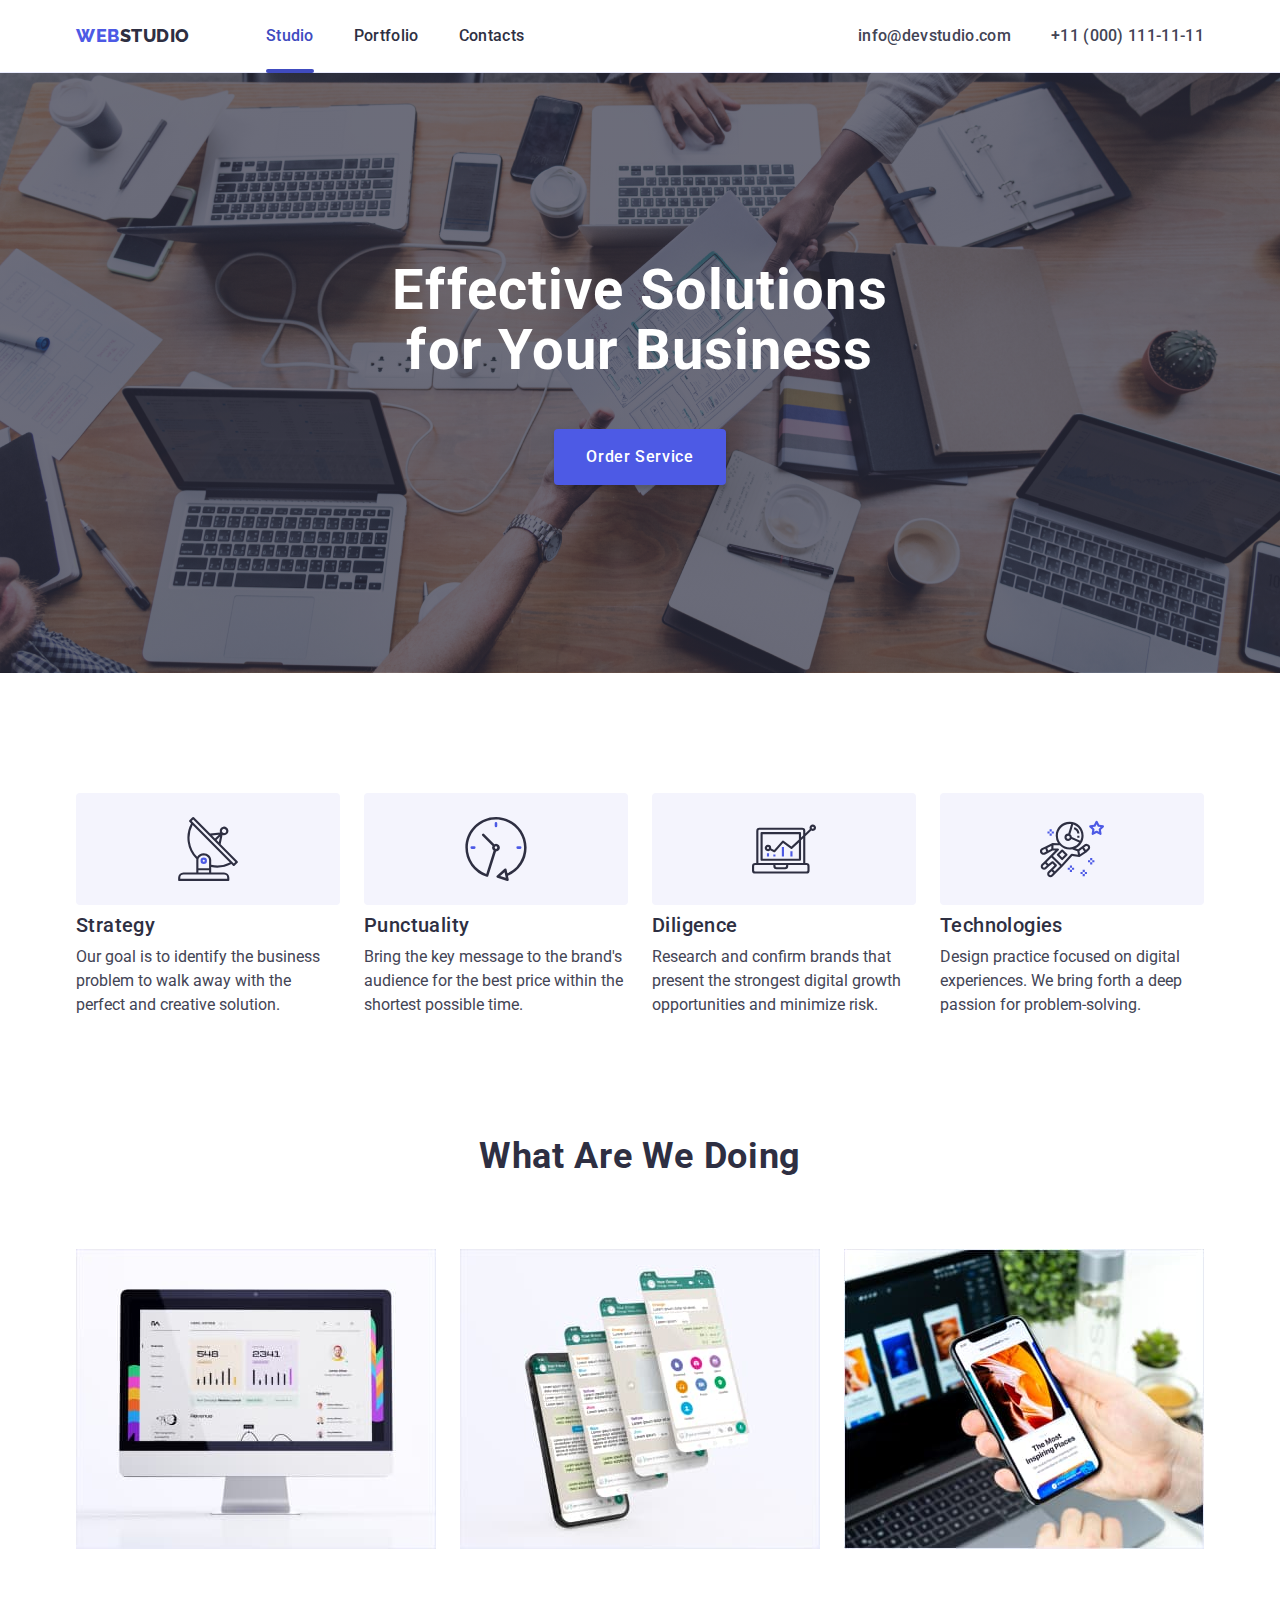
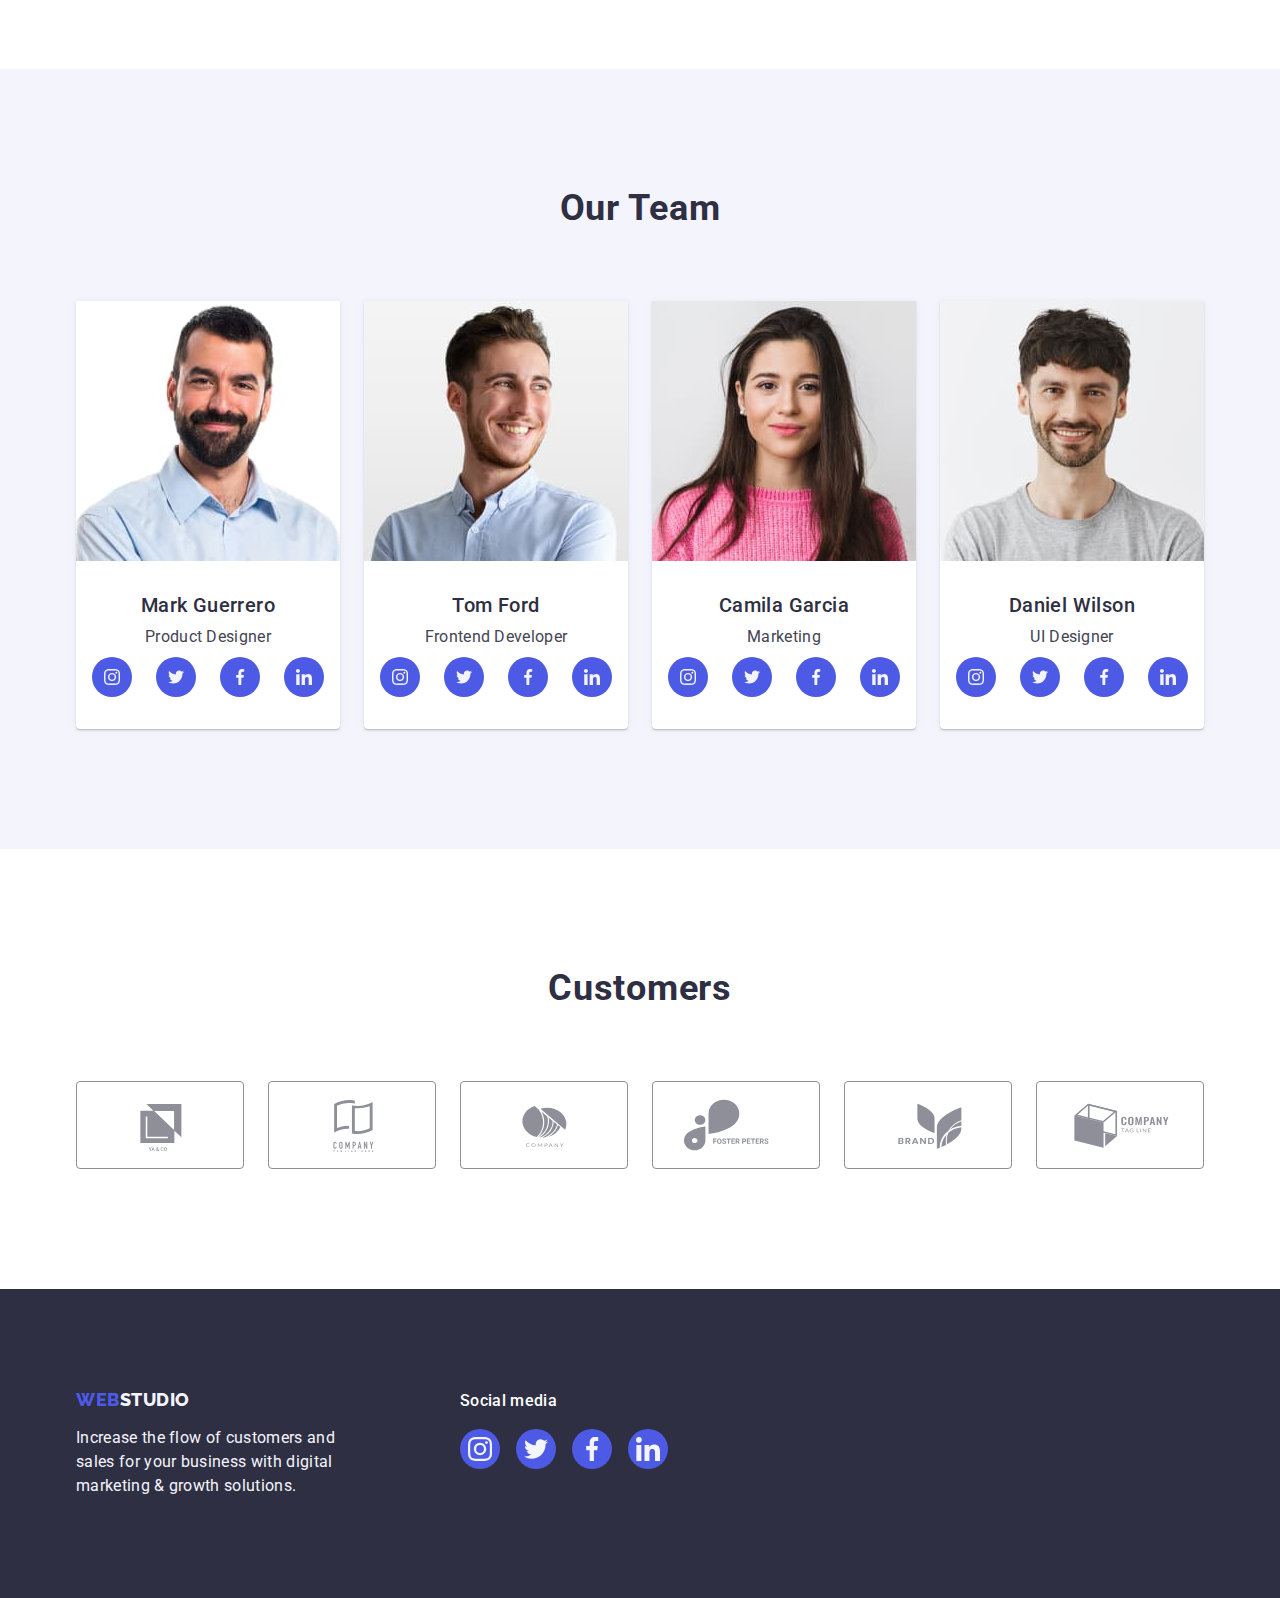
==== index.html @ 19cacc88 "Initial commit" ====
<!DOCTYPE html>
<html lang="en">
  <head>
    <meta charset="UTF-8" />
    <meta http-equiv="X-UA-Compatible" content="IE=edge" />
    <meta name="viewport" content="width=device-width, initial-scale=1.0" />
    <title>WebStudio</title>
    <link rel="preconnect" href="https://fonts.googleapis.com" />
    <link rel="preconnect" href="https://fonts.gstatic.com" crossorigin />
    <link
      href="https://fonts.googleapis.com/css2?family=Raleway:wght@800&family=Roboto:wght@400;500;700;900&display=swap"
      rel="stylesheet"
    />
    <link
      rel="stylesheet"
      href="https://cdnjs.cloudflare.com/ajax/libs/modern-normalize/2.0.0/modern-normalize.min.css"
    />
    <link rel="stylesheet" href="./css/styles.css" />
  </head>
  <body>
    <header class="header background">
      <div class="header-container container">
        <nav class="header-navigation">
          <a
            class="logo link"
            href="./index.html"
            target="_blank"
            rel="noopener noreferrer"
          >
            Web<span class="header-logo-accent">Studio</span>
          </a>
          <ul class="header-list list">
            <li class="header-item">
              <a
                class="header-link current link"
                href="./index.html"
                rel="noopener noreferrer"
              >
                Studio
              </a>
            </li>
            <li class="header-item">
              <a
                class="header-link link"
                href="./portfolio.html"
                rel="noopener noreferrer"
              >
                Portfolio
              </a>
            </li>
            <li class="header-item">
              <a class="header-link link" href="" rel="noopener noreferrer"
                >Contacts</a
              >
            </li>
          </ul>
        </nav>
        <address class="header-contact">
          <ul class="header-list list">
            <li class="header-item">
              <a
                class="header-link link contact"
                href="mailto:info@devstudio.com"
                target="_blank"
                rel="noopener noreferrer"
                >info@devstudio.com
              </a>
            </li>
            <li class="header-item">
              <a
                class="header-link link contact"
                href="tel:+110001111111"
                target="_blank"
                rel="noopener noreferrer"
                >+11 (000) 111-11-11
              </a>
            </li>
          </ul>
        </address>
      </div>
    </header>
    <main class="main">
      <section class="first-container second-background">
        <div class="container">
          <h1 class="first-container-title">
            Effective Solutions for Your Business
          </h1>
          <button class="first-container-btn btn" type="button" data-modal-open>
            Order Service
          </button>
        </div>
      </section>
      <section class="second-container background">
        <div class="container">
          <h2 class="title visually-hidden">Features</h2>
          <ul class="second-container-list list">
            <li class="second-container-item">
              <div class="bg-icon">
                <svg class="second-container-icon" width="64" height="64">
                  <use href="./images/icons.svg#icon-antenna"></use>
                </svg>
              </div>
              <h3 class="item-title">Strategy</h3>
              <p class="text">
                Our goal is to identify the business problem to walk away with
                the perfect and creative solution.
              </p>
            </li>
            <li class="second-container-item">
              <div class="bg-icon">
                <svg class="second-container-icon" width="64" height="64">
                  <use href="./images/icons.svg#icon-clock"></use>
                </svg>
              </div>
              <h3 class="item-title">Punctuality</h3>
              <p class="text">
                Bring the key message to the brand's audience for the best price
                within the shortest possible time.
              </p>
            </li>
            <li class="second-container-item">
              <div class="bg-icon">
                <svg class="second-container-icon" width="64" height="64">
                  <use href="./images/icons.svg#icon-diagram"></use>
                </svg>
              </div>
              <h3 class="item-title">Diligence</h3>
              <p class="text">
                Research and confirm brands that present the strongest digital
                growth opportunities and minimize risk.
              </p>
            </li>
            <li class="second-container-item">
              <div class="bg-icon">
                <svg class="second-container-icon" width="64" height="64">
                  <use href="./images/icons.svg#icon-astronaut"></use>
                </svg>
              </div>
              <h3 class="item-title">Technologies</h3>
              <p class="text">
                Design practice focused on digital experiences. We bring forth a
                deep passion for problem-solving.
              </p>
            </li>
          </ul>
        </div>
      </section>
      <section class="third-container background">
        <div class="container">
          <h2 class="title">What are we doing</h2>
          <ul class="third-container-list list">
            <li class="third-container-item">
              <img
                src="./images/about/img-1.jpg"
                class="third-container-img"
                alt="Desktop"
                width="360"
                height="300"
              />
            </li>
            <li class="third-container-item">
              <img
                src="./images/about/img-2.jpg"
                class="third-container-img"
                alt="Mobile"
                width="360"
                height="300"
              />
            </li>
            <li class="third-container-item">
              <img
                src="./images/about/img-3.jpg"
                class="third-container-img"
                alt="Laptop and mobile"
                width="360"
                height="300"
              />
            </li>
          </ul>
        </div>
      </section>
      <section class="fourth-container">
        <div class="container">
          <h2 class="title">Our Team</h2>
          <ul class="fourth-container-list list">
            <li class="fourth-container-item">
              <img
                src="./images/team/img-1.jpg"
                class="fourth-container-img"
                alt="Mark Guerrero works as a Product Designer"
                width="264"
              />
              <div class="description">
                <h3 class="item-title name">Mark Guerrero</h3>
                <p class="specialty text">Product Designer</p>
                <ul class="social-icons-list list">
                  <li class="social-icons-item">
                    <a
                      class="socials-link"
                      href="https://instagram.com"
                      target="_blank"
                      rel="noopener noreferrer"
                      aria-label="Instagram icon"
                    >
                      <svg class="social-icon" width="16" height="16">
                        <use href="./images/icons.svg#icon-instagram"></use>
                      </svg>
                    </a>
                  </li>
                  <li class="social-icons-item">
                    <a
                      class="socials-link"
                      href="https://twitter.com"
                      target="_blank"
                      rel="noopener noreferrer"
                      aria-label="Twitter icon"
                    >
                      <svg class="social-icon" width="16" height="16">
                        <use href="./images/icons.svg#icon-twitter"></use>
                      </svg>
                    </a>
                  </li>
                  <li class="social-icons-item">
                    <a
                      class="socials-link"
                      href="https://facebook.com"
                      target="_blank"
                      rel="noopener noreferrer"
                      aria-label="Facebook icon"
                    >
                      <svg class="social-icon" width="16" height="16">
                        <use href="./images/icons.svg#icon-facebook"></use>
                      </svg>
                    </a>
                  </li>
                  <li class="social-icons-item">
                    <a
                      class="socials-link"
                      href="https://www.linkedin.com/"
                      target="_blank"
                      rel="noopener noreferrer"
                      aria-label="Linkedin icon"
                    >
                      <svg class="social-icon" width="16" height="16">
                        <use href="./images/icons.svg#icon-linkedin"></use>
                      </svg>
                    </a>
                  </li>
                </ul>
              </div>
            </li>
            <li class="fourth-container-item">
              <img
                src="./images/team/img-2.jpg"
                class="fourth-container-img"
                alt="Tom Ford works as a Frontend Developer"
                width="264"
              />
              <div class="description">
                <h3 class="item-title name">Tom Ford</h3>
                <p class="specialty text">Frontend Developer</p>
                <ul class="social-icons-list list">
                  <li class="social-icons-item">
                    <a
                      class="socials-link"
                      href="https://instagram.com"
                      target="_blank"
                      rel="noopener noreferrer"
                      aria-label="Instagram icon"
                    >
                      <svg class="social-icon" width="16" height="16">
                        <use href="./images/icons.svg#icon-instagram"></use>
                      </svg>
                    </a>
                  </li>
                  <li class="social-icons-item">
                    <a
                      class="socials-link"
                      href="https://twitter.com"
                      target="_blank"
                      rel="noopener noreferrer"
                      aria-label="Twitter icon"
                    >
                      <svg class="social-icon" width="16" height="16">
                        <use href="./images/icons.svg#icon-twitter"></use>
                      </svg>
                    </a>
                  </li>
                  <li class="social-icons-item">
                    <a
                      class="socials-link"
                      href="https://facebook.com"
                      target="_blank"
                      rel="noopener noreferrer"
                      aria-label="Facebook icon"
                    >
                      <svg class="social-icon" width="16" height="16">
                        <use href="./images/icons.svg#icon-facebook"></use>
                      </svg>
                    </a>
                  </li>
                  <li class="social-icons-item">
                    <a
                      class="socials-link"
                      href="https://www.linkedin.com/"
                      target="_blank"
                      rel="noopener noreferrer"
                      aria-label="Linkedin icon"
                    >
                      <svg class="social-icon" width="16" height="16">
                        <use href="./images/icons.svg#icon-linkedin"></use>
                      </svg>
                    </a>
                  </li>
                </ul>
              </div>
            </li>
            <li class="fourth-container-item">
              <img
                src="./images/team/img-3.jpg"
                class="fourth-container-img"
                alt="Camila Garcia works as a Marketer"
                width="264"
              />
              <div class="description">
                <h3 class="item-title name">Camila Garcia</h3>
                <p class="specialty text">Marketing</p>
                <ul class="social-icons-list list">
                  <li class="social-icons-item">
                    <a
                      class="socials-link"
                      href="https://instagram.com"
                      target="_blank"
                      rel="noopener noreferrer"
                      aria-label="Instagram icon"
                    >
                      <svg class="social-icon" width="16" height="16">
                        <use href="./images/icons.svg#icon-instagram"></use>
                      </svg>
                    </a>
                  </li>
                  <li class="social-icons-item">
                    <a
                      class="socials-link"
                      href="https://twitter.com"
                      target="_blank"
                      rel="noopener noreferrer"
                      aria-label="Twitter icon"
                    >
                      <svg class="social-icon" width="16" height="16">
                        <use href="./images/icons.svg#icon-twitter"></use>
                      </svg>
                    </a>
                  </li>
                  <li class="social-icons-item">
                    <a
                      class="socials-link"
                      href="https://facebook.com"
                      target="_blank"
                      rel="noopener noreferrer"
                      aria-label="Facebook icon"
                    >
                      <svg class="social-icon" width="16" height="16">
                        <use href="./images/icons.svg#icon-facebook"></use>
                      </svg>
                    </a>
                  </li>
                  <li class="social-icons-item">
                    <a
                      class="socials-link"
                      href="https://www.linkedin.com/"
                      target="_blank"
                      rel="noopener noreferrer"
                      aria-label="Linkedin icon"
                    >
                      <svg class="social-icon" width="16" height="16">
                        <use href="./images/icons.svg#icon-linkedin"></use>
                      </svg>
                    </a>
                  </li>
                </ul>
              </div>
            </li>
            <li class="fourth-container-item">
              <img
                src="./images/team/img-4.jpg"
                class="fourth-container-img"
                alt="Daniel Wilson works as a UI Designer"
                width="264"
              />
              <div class="description">
                <h3 class="item-title name">Daniel Wilson</h3>
                <p class="specialty text">UI Designer</p>
                <ul class="social-icons-list list">
                  <li class="social-icons-item">
                    <a
                      class="socials-link"
                      href="https://instagram.com"
                      target="_blank"
                      rel="noopener noreferrer"
                      aria-label="Instagram icon"
                    >
                      <svg class="social-icon" width="16" height="16">
                        <use href="./images/icons.svg#icon-instagram"></use>
                      </svg>
                    </a>
                  </li>
                  <li class="social-icons-item">
                    <a
                      class="socials-link"
                      href="https://twitter.com"
                      target="_blank"
                      rel="noopener noreferrer"
                      aria-label="Twitter icon"
                    >
                      <svg class="social-icon" width="16" height="16">
                        <use href="./images/icons.svg#icon-twitter"></use>
                      </svg>
                    </a>
                  </li>
                  <li class="social-icons-item">
                    <a
                      class="socials-link"
                      href="https://facebook.com"
                      target="_blank"
                      rel="noopener noreferrer"
                      aria-label="Facebook icon"
                    >
                      <svg class="social-icon" width="16" height="16">
                        <use href="./images/icons.svg#icon-facebook"></use>
                      </svg>
                    </a>
                  </li>
                  <li class="social-icons-item">
                    <a
                      class="socials-link"
                      href="https://www.linkedin.com/"
                      target="_blank"
                      rel="noopener noreferrer"
                      aria-label="Linkedin icon"
                    >
                      <svg class="social-icon" width="16" height="16">
                        <use href="./images/icons.svg#icon-linkedin"></use>
                      </svg>
                    </a>
                  </li>
                </ul>
              </div>
            </li>
          </ul>
        </div>
      </section>
      <section class="fifth-container">
        <div class="container">
          <h2 class="title">Customers</h2>
          <ul class="fifth-container-list list">
            <li class="fifth-container-item">
              <a
                class="socials-link-customer"
                href=""
                target="_blank"
                rel="noopener noreferrer"
                aria-label="Customer icon"
              >
                <svg class="fifth-container-icon" width="104" height="56">
                  <use href="./images/icons.svg#icon-customer"></use>
                </svg>
              </a>
            </li>
            <li class="fifth-container-item">
              <a
                class="socials-link-customer"
                href=""
                target="_blank"
                rel="noopener noreferrer"
                aria-label="Customer-2 icon"
              >
                <svg class="fifth-container-icon" width="104" height="56">
                  <use href="./images/icons.svg#icon-customer-2"></use>
                </svg>
              </a>
            </li>
            <li class="fifth-container-item">
              <a
                class="socials-link-customer"
                href=""
                target="_blank"
                rel="noopener noreferrer"
                aria-label="Customer-3 icon"
              >
                <svg class="fifth-container-icon" width="104" height="56">
                  <use href="./images/icons.svg#icon-customer-3"></use>
                </svg>
              </a>
            </li>
            <li class="fifth-container-item">
              <a
                class="socials-link-customer"
                href=""
                target="_blank"
                rel="noopener noreferrer"
                aria-label="Customer-4 icon"
              >
                <svg class="fifth-container-icon" width="104" height="56">
                  <use href="./images/icons.svg#icon-customer-4"></use>
                </svg>
              </a>
            </li>
            <li class="fifth-container-item">
              <a
                class="socials-link-customer"
                href=""
                target="_blank"
                rel="noopener noreferrer"
                aria-label="Customer-5 icon"
              >
                <svg class="fifth-container-icon" width="104" height="56">
                  <use href="./images/icons.svg#icon-customer-5"></use>
                </svg>
              </a>
            </li>
            <li class="fifth-container-item">
              <a
                class="socials-link-customer"
                href=""
                target="_blank"
                rel="noopener noreferrer"
                aria-label="Customer-6 icon"
              >
                <svg class="fifth-container-icon" width="104" height="56">
                  <use href="./images/icons.svg#icon-customer-6"></use>
                </svg>
              </a>
            </li>
          </ul>
        </div>
      </section>
    </main>
    <footer class="footer footer-background">
      <div class="container footer-container">
        <div class="footer-container-logo">
          <a
            class="logo logo-footer-margin link"
            href="./index.html"
            target="_blank"
            rel="noopener noreferrer"
          >
            Web<span class="footer-logo-accent">Studio</span>
          </a>
          <p class="footer-text">
            Increase the flow of customers and sales for your business with
            digital marketing & growth solutions.
          </p>
        </div>
        <div>
          <p class="social-media-title">Social media</p>
          <ul class="social-icons-list social-icons-gap list">
            <li class="social-icons-item">
              <a
                class="socials-link footer-socials-link"
                href="https://instagram.com"
                target="_blank"
                rel="noopener noreferrer"
                aria-label="Instagram icon"
              >
                <svg class="social-icon" width="24" height="24">
                  <use href="./images/icons.svg#icon-instagram"></use>
                </svg>
              </a>
            </li>
            <li class="social-icons-item">
              <a
                class="socials-link footer-socials-link"
                href="https://twitter.com"
                target="_blank"
                rel="noopener noreferrer"
                aria-label="Twitter icon"
              >
                <svg class="social-icon" width="24" height="24">
                  <use href="./images/icons.svg#icon-twitter"></use>
                </svg>
              </a>
            </li>
            <li class="social-icons-item">
              <a
                class="socials-link footer-socials-link"
                href="https://facebook.com"
                target="_blank"
                rel="noopener noreferrer"
                aria-label="Facebook icon"
              >
                <svg class="social-icon" width="24" height="24">
                  <use href="./images/icons.svg#icon-facebook"></use>
                </svg>
              </a>
            </li>
            <li class="social-icons-item">
              <a
                class="socials-link footer-socials-link"
                href="https://www.linkedin.com/"
                target="_blank"
                rel="noopener noreferrer"
                aria-label="Linkedin icon"
              >
                <svg class="social-icon" width="24" height="24">
                  <use href="./images/icons.svg#icon-linkedin"></use>
                </svg>
              </a>
            </li>
          </ul>
        </div>
      </div>
    </footer>
    <div class="backdrop is-hidden" data-modal>
      <div class="modal">
        <button class="modal-btn" type="button" data-modal-close>
          <svg class="modal-btn-icon" width="8" height="8">
            <use href="./images/icons.svg#icon-close"></use>
          </svg>
        </button>
      </div>
    </div>

    <script src="./js/modal.js"></script>
  </body>
</html>
---- css/styles.css ----
:root {
  /* Fonts */
  --main-font: Roboto, sans-serif;
  --secondary-font: Raleway, sans-serif;

  /* Font weight */
  --regular-weight: 400;
  --medium-weight: 500;
  --bold-weight: 700;

  /* Colors */
  --cloud-color: #f4f4fd;
  --primary-brand-color: #4d5ae5;
  --navy-blue-color: #2e2f42;
  --grey-color: #2e2f42b2;
  --slate-color: #434455;
  --light-slate-color: #8e8f99;
  --accent-color: #e7e9fc;
  --white-color: #ffffff;
  --success-color: #31d0aa;
  --modal-bg-color: #fcfcfc;
  --active-bg-color: #404bbf;

  /* Fonts Size */
  --small-size: 12px;
  --medium-size: 16px;
  --large-size: 20px;
  --xLarge-size: 36px;
  --xxLarge-size: 56px;
}

/**
  |============================
  | Base styles
  |============================
*/

body {
  font-family: var(--main-font);
  font-size: var(--medium-size);
  font-weight: var(--regular-weight);
  background-color: var(--white-color);
  color: var(--slate-color);
  line-height: 1.5;
}

ul {
  padding: 0;
  margin: 0;
}

.list {
  list-style: none;
}

.btn {
  cursor: pointer;
}

.container {
  width: 1158px;
  padding: 0 15px;
  margin: 0 auto;
}

img {
  display: block;
  max-width: 100%;
  height: auto;
}

p,
h1,
h2,
h3,
h4,
h5,
h6 {
  margin: 0;
}

/**
  |============================
  | Main page
  |============================
  | Header styles
  |============================
*/

.header {
  border-bottom: 1px solid var(--accent-color);
  box-shadow: 0px 2px 1px rgba(46, 47, 66, 0.08),
    0px 1px 1px rgba(46, 47, 66, 0.16), 0px 1px 6px rgba(46, 47, 66, 0.08);
}

.background {
  background-color: var(--white-color);
}

.header-container {
  display: flex;
  align-items: center;
}

.header-navigation {
  display: flex;
  align-items: center;
  margin-right: auto;
}

.logo {
  display: inline-block;
  color: var(--primary-brand-color);
  font-family: var(--secondary-font);
  font-size: 18px;
  font-weight: 800;
  line-height: 1.17;
  letter-spacing: 0.03em;
  text-transform: uppercase;
  margin-right: 76px;
}

.link {
  text-decoration: none;
}

.header-logo-accent {
  color: var(--navy-blue-color);
}

.header-list {
  display: flex;
  align-items: flex-start;
  gap: 40px;
}

.header-link {
  position: relative;
  display: block;
  color: var(--navy-blue-color);
  font-weight: var(--medium-weight);
  font-size: var(--medium-size);
  line-height: 1.5;
  letter-spacing: 0.02em;
  padding-top: 24px;
  padding-bottom: 24px;
  transition: color 250ms cubic-bezier(0.4, 0, 0.2, 1);
}

.current {
  color: var(--active-bg-color);
}

.current::after {
  content: "";
  position: absolute;
  background-color: var(--active-bg-color);
  border-radius: 2px;
  height: 4px;
  width: 100%;
  left: 0;
  bottom: -1px;
  transition: background-color 250ms cubic-bezier(0.4, 0, 0.2, 1);
  -webkit-transition: background-color 250ms cubic-bezier(0.4, 0, 0.2, 1);
  -moz-transition: background-color 250ms cubic-bezier(0.4, 0, 0.2, 1);
  -ms-transition: background-color 250ms cubic-bezier(0.4, 0, 0.2, 1);
  -o-transition: background-color 250ms cubic-bezier(0.4, 0, 0.2, 1);
  transition-timing-function: cubic-bezier(0.4, 0, 0.2, 1);
}

.header-link:hover,
.header-link:focus {
  color: var(--active-bg-color);
}

.header-contact {
  font-style: normal;
}

.contact {
  color: var(--slate-color);
}

/**
  |============================
  | First Container styles
  |============================
*/

.first-container {
  padding-top: 188px;
  padding-bottom: 188px;
  letter-spacing: 0.02em;
  max-width: 1440px;
  margin: 0 auto;
}

.second-background {
  background-image: linear-gradient(
      rgba(46, 47, 66, 0.7),
      rgba(46, 47, 66, 0.7)
    ),
    url(../images/hero-bg.jpg);
  background-size: cover;
  background-repeat: no-repeat;
  background-position: center;
}

.first-container-title {
  margin: 0 auto;
  color: var(--white-color);
  text-align: center;
  font-size: 56px;
  font-weight: var(--bold-weight);
  line-height: 1.07;
  letter-spacing: 0.02em;
  margin-bottom: 48px;
  max-width: 496px;
}

.first-container-btn {
  display: block;
  margin: 0 auto;
  font-family: inherit;
  background-color: var(--primary-brand-color);
  color: var(--white-color);
  font-size: inherit;
  font-weight: var(--medium-weight);
  line-height: inherit;
  letter-spacing: 0.04em;
  border-radius: 4px;
  box-shadow: 0px 4px 4px 0px rgba(0, 0, 0, 0.15);
  padding: 16px 32px;
  border: none;
  min-width: 169px;
  transition: background-color 250ms cubic-bezier(0.4, 0, 0.2, 1);
}

.first-container-btn:hover,
.first-container-btn:focus {
  background-color: var(--active-bg-color);
}

.backdrop {
  position: fixed;
  top: 0;
  left: 0;
  z-index: 2;

  width: 100%;
  height: 100%;

  background-color: rgba(46, 47, 66, 0.4);

  opacity: 1;
  visibility: visible;
}

.backdrop.is-hidden {
  opacity: 0;
  visibility: hidden;
  pointer-events: none;
  transition-delay: 500ms;
  transition: opacity 250ms cubic-bezier(0.4, 0, 0.2, 1),
    visibility 250ms cubic-bezier(0.4, 0, 0.2, 1);
}

.modal {
  position: absolute;
  top: 50%;
  left: 50%;
  transform: translateX(-50%) translateY(-50%) scale(1);

  width: 408px;
  min-height: 584px;
  padding: 40px;

  border-radius: 4px;
  background-color: var(--modal-bg-color);
  box-shadow: 0px 2px 1px 0px rgba(0, 0, 0, 0.2),
    0px 1px 3px 0px rgba(0, 0, 0, 0.12), 0px 1px 1px 0px rgba(0, 0, 0, 0.14);

  transition: transform 250ms cubic-bezier(0.4, 0, 0.2, 1);
}

.backdrop.is-hidden .modal {
  transform: translateX(-50%) translateY(-50%) scale(0.2);
  opacity: 0;
  transition-delay: 0s;
}

.modal-btn {
  position: absolute;
  top: 24px;
  right: 24px;

  display: flex;
  align-items: center;
  justify-content: center;

  border-radius: 50%;
  width: 24px;
  height: 24px;
  padding: 0;
  background-color: var(--accent-color);
  border: 1px solid rgba(0, 0, 0, 0.1);
  cursor: pointer;

  transition: background-color 250ms cubic-bezier(0.4, 0, 0.2, 1),
    border 250ms cubic-bezier(0.4, 0, 0.2, 1);
}

.modal-btn:hover,
.modal-btn:focus {
  background-color: var(--active-bg-color);
  fill: var(--white-color);
  border: none;
}

.modal-btn-icon {
  transition: fill 250ms cubic-bezier(0.4, 0, 0.2, 1);
}

/**
  |============================
  | Second Container styles
  |============================
*/

.second-container {
  letter-spacing: 0.02em;
  padding-top: 120px;
  padding-bottom: 120px;
}

.second-container-list {
  display: flex;
  justify-content: center;
  gap: 24px;
}

.second-container-item {
  width: 264px;
}

.bg-icon {
  display: flex;
  justify-content: center;
  align-items: center;

  width: 264px;
  height: 112px;
  border-radius: 4px;
  background-color: var(--cloud-color);
  margin-bottom: 8px;
}

.second-container-icon {
  fill: var(--navy-blue-color);
}

.title {
  color: var(--navy-blue-color);
  text-align: center;
  font-size: 36px;
  line-height: 1.11;
  letter-spacing: 0.02em;
  text-transform: capitalize;
  margin-bottom: 72px;
}

.visually-hidden {
  position: absolute;
  width: 1px;
  height: 1px;
  margin: -1px;
  border: 0;
  padding: 0;
  white-space: nowrap;
  clip-path: inset(100%);
  clip: rect(0 0 0 0);
  overflow: hidden;
}

.item-title {
  color: var(--navy-blue-color);
  font-size: 20px;
  font-weight: var(--medium-weight);
  line-height: 1.2;
  letter-spacing: 0.02em;
  margin-bottom: 8px;
}

.text {
  color: var(--slate-color);
  letter-spacing: 0;
}

/**
  |============================
  | Third Container styles
  |============================
*/

.third-container {
  padding-bottom: 120px;
}

.third-container-list {
  display: flex;
  gap: 24px;
}

/**
  |============================
  | Fourth Container styles
  |============================
*/

.fourth-container {
  background-color: var(--cloud-color);
  letter-spacing: 0.02em;
  padding-top: 120px;
  padding-bottom: 120px;
}

.fourth-container-list {
  display: flex;
  align-items: center;
  gap: 24px;
}

.fourth-container-item {
  background-color: var(--white-color);
  border-radius: 0px 0px 4px 4px;
  box-shadow: 0px 2px 1px 0px rgba(46, 47, 66, 0.08),
    0px 1px 1px 0px rgba(46, 47, 66, 0.16),
    0px 1px 6px 0px rgba(46, 47, 66, 0.08);
}

.description {
  padding-top: 32px;
  padding-bottom: 32px;
}

.name,
.specialty {
  text-align: center;
  letter-spacing: 0.02em;
}

.specialty {
  margin-bottom: 8px;
}

.social-icons-list,
.fifth-container-list {
  display: flex;
  justify-content: center;
  align-items: center;
  gap: 24px;
}

.socials-link {
  display: flex;
  justify-content: center;
  align-items: center;

  background-color: var(--primary-brand-color);
  border-radius: 50%;
  transition: background-color 250ms cubic-bezier(0.4, 0, 0.2, 1);
  width: 100%;
  height: 100%;
}

.social-icons-item {
  display: inline-flex;
  position: relative;

  width: 40px;
  height: 40px;
}

.socials-link:hover,
.socials-link:focus {
  background-color: var(--active-bg-color);
}

.social-icon {
  position: absolute;
  top: 50%;
  left: 50%;
  transform: translate(-50%, -50%);

  fill: var(--cloud-color);
}

/**
  |============================
  | Fifth Container styles
  |============================
*/

.fifth-container {
  padding-top: 120px;
  padding-bottom: 120px;
}

.fifth-container-item {
  width: 168px;
  height: 88px;
  transition: border 250ms cubic-bezier(0.4, 0, 0.2, 1);
}

.socials-link-customer {
  display: flex;
  justify-content: center;
  align-items: center;

  width: 100%;
  height: 100%;

  border: 1px solid var(--light-slate-color);
  border-radius: 4px;
  color: var(--light-slate-color);
  transition: color 250ms cubic-bezier(0.4, 0, 0.2, 1),
    border-color 250ms cubic-bezier(0.4, 0, 0.2, 1);
}

.socials-link-customer:hover,
.socials-link-customer:focus {
  color: var(--active-bg-color);
  border-color: var(--active-bg-color);
}

.fifth-container-icon {
  fill: currentColor;
  transition: fill 250ms cubic-bezier(0.4, 0, 0.2, 1);
}

.fifth-container-item:hover .fifth-container-icon,
.fifth-container-item:focus .fifth-container-icon {
  fill: var(--active-bg-color);
}

/**
  |============================
  | Footer styles
  |============================
*/

.footer-background {
  background-color: var(--navy-blue-color);
}

.footer {
  padding-top: 100px;
  padding-bottom: 100px;
}

.footer-container {
  display: flex;
  align-items: baseline;
}

.footer-container-logo {
  margin-right: 120px;
}

.logo-footer-margin {
  margin-bottom: 16px;
}

.footer-logo-accent {
  color: var(--cloud-color);
}

.footer-text {
  color: var(--cloud-color);
  letter-spacing: 0.02em;
  width: 264px;
}

.social-media-title {
  color: var(--white-color);
  font-style: normal;
  font-weight: 500;
  line-height: 1.5;
  letter-spacing: 0.02em;
  margin-bottom: 16px;
}

.social-icons-gap {
  gap: 16px;
}

.footer-socials-link:hover,
.footer-socials-link:focus {
  background-color: var(--success-color);
}

/**
  |============================
  | Portfolio page
  |============================
  | Categories styles
  |============================
*/

.categories-container {
  padding-top: 96px;
  padding-bottom: 120px;
}

.categories-container-list {
  display: flex;
  align-items: center;
  justify-content: center;
  gap: 24px;
  margin-bottom: 72px;
}

.categories-container-btn {
  border: 1px solid var(--accent-color);
  background: var(--cloud-color);
  color: var(--primary-brand-color);
  text-align: center;
  font-family: inherit;
  font-size: inherit;
  font-weight: 500;
  line-height: 1.5;
  letter-spacing: 0.04em;
  padding: 12px 24px;
  border-radius: 4px;
  box-shadow: 0px 2px 2px 0px rgba(0, 0, 0, 0.12),
    0px 2px 1px 0px rgba(0, 0, 0, 0.08), 0px 3px 1px 0px rgba(0, 0, 0, 0.1);
  transition: color 250ms cubic-bezier(0.4, 0, 0.2, 1),
    background-color 250ms cubic-bezier(0.4, 0, 0.2, 1),
    border-color 250ms cubic-bezier(0.4, 0, 0.2, 1),
    box-shadow 250ms cubic-bezier(0.4, 0, 0.2, 1);
}

.categories-container-btn:hover,
.categories-container-btn:focus {
  background-color: var(--active-bg-color);
  color: var(--white-color);
  border: 1px solid transparent;
}

.cards-container-list {
  display: flex;
  flex-wrap: wrap;
  align-items: center;
  row-gap: 48px;
  column-gap: 24px;
}

.cards-container-item {
  width: calc((100% - 24px * 2) / 3);
  transition: box-shadow 250ms cubic-bezier(0.4, 0, 0.2, 1);
}

.box-link {
  display: block;
  position: relative;
  overflow: hidden;
  transition: box-shadow 250ms cubic-bezier(0.4, 0, 0.2, 1);
}

.box-link:hover,
.box-link:focus {
  box-shadow: 0px 1px 6px rgba(46, 47, 66, 0.08),
    0px 1px 1px rgba(46, 47, 66, 0.16), 0px 2px 1px rgba(46, 47, 66, 0.08);
}

.box-link:hover .overlay,
.box-link:focus .overlay {
  transform: translatey(0);
}

.cards-container-img {
  position: relative;
  overflow: hidden;
}

.overlay {
  position: absolute;
  top: 0;
  left: 0;
  width: 100%;
  height: 100%;
  padding: 40px 32px;
  background-color: var(--primary-brand-color);
  color: var(--cloud-color);
  line-height: 1.5;
  letter-spacing: 0.02em;
  z-index: 1;

  transform: translatey(100%);
  transition: transform 250ms cubic-bezier(0.4, 0, 0.2, 1);
}

.description-card {
  background-color: var(--white-color);
  position: relative;
  padding: 32px 16px;
  border: 1px solid var(--accent-color);
  border-top: none;
  z-index: 2;
}
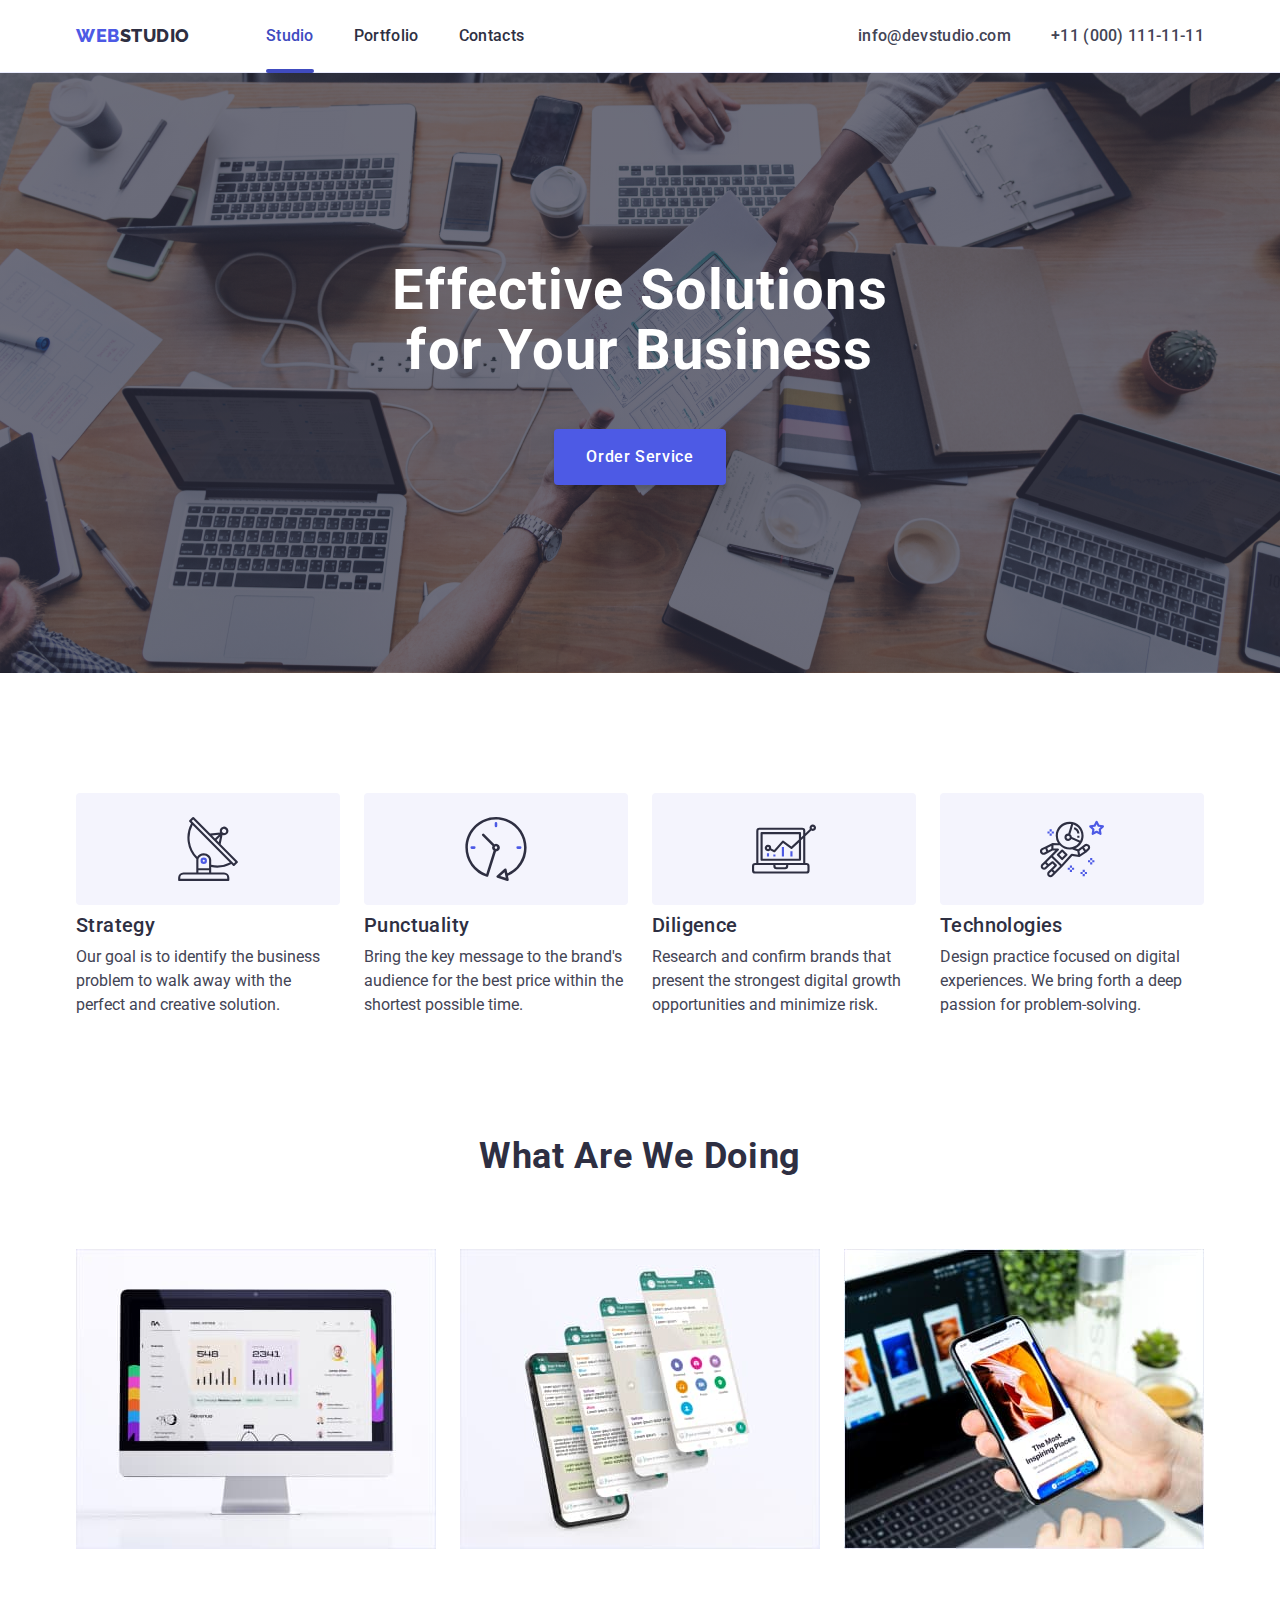
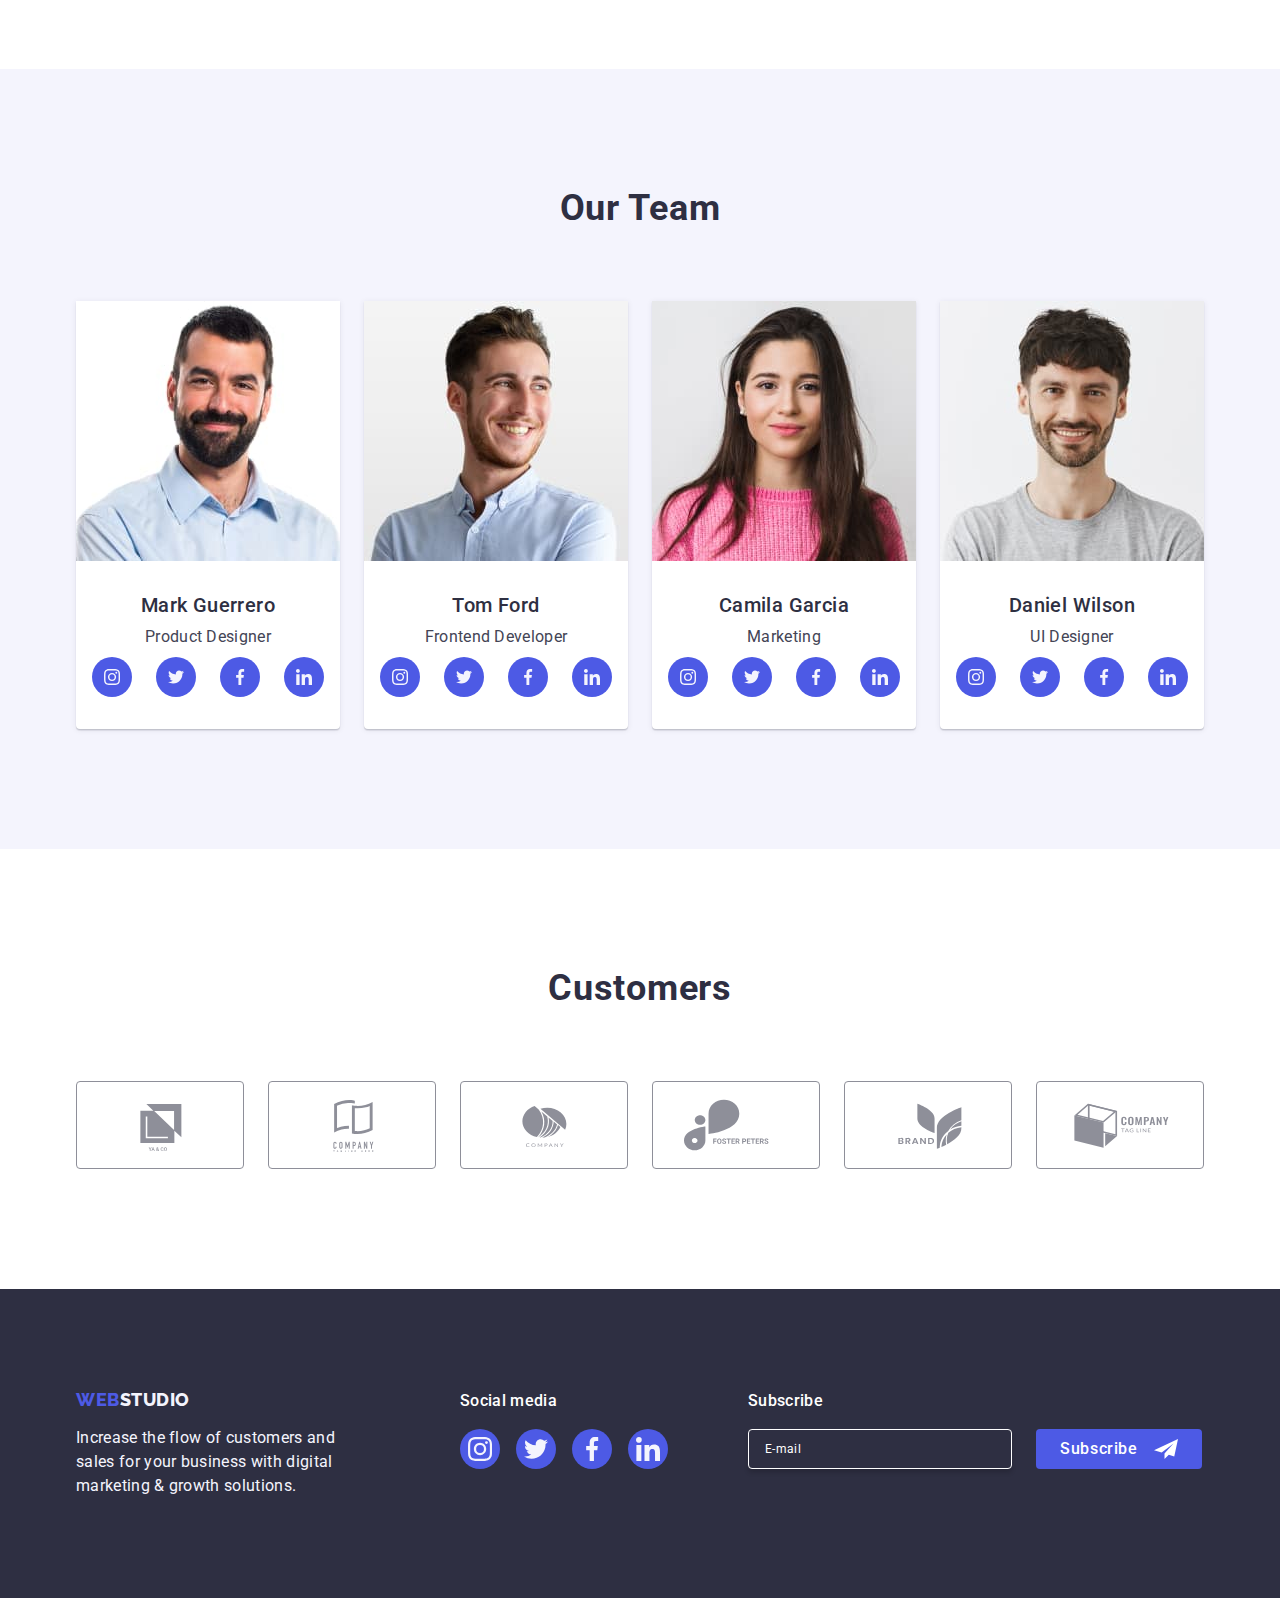
==== commit 1e409c3a: "The first view of my app" ====
--- a/index.html
+++ b/index.html
@@ -552,7 +552,7 @@
             digital marketing & growth solutions.
           </p>
         </div>
-        <div>
+        <div class="footer-container-social-media">
           <p class="social-media-title">Social media</p>
           <ul class="social-icons-list social-icons-gap list">
             <li class="social-icons-item">
@@ -608,6 +608,25 @@
               </a>
             </li>
           </ul>
+        </div>
+        <div>
+          <p class="social-media-title">Subscribe</p>
+          <form class="subscribe-form">
+            <label class="subscribe-form-label">
+              <input
+                class="subscribe-form-input"
+                type="email"
+                name="subscribe_email"
+                placeholder="E-mail"
+              />
+            </label>
+            <button type="submit" class="subscribe-form-btn">
+              Subscribe
+              <svg class="subscribe-form-icon" width="24" height="24">
+                <use href="./images/icons.svg#icon-subscribe"></use>
+              </svg>
+            </button>
+          </form>
         </div>
       </div>
     </footer>
@@ -618,6 +637,86 @@
             <use href="./images/icons.svg#icon-close"></use>
           </svg>
         </button>
+        <p class="modal-caption">
+          Leave your contacts and we will call you back
+        </p>
+
+        <form class="modal-form" name="reviews-form">
+          <label class="modal-form-label">Name</label>
+          <div class="modal-form-field">
+            <input
+              class="modal-form-input"
+              type="text"
+              name="user-name"
+              required
+            />
+            <svg class="modal-form-icon" width="18" height="24">
+              <use href="./images/icons.svg#icon-user"></use>
+            </svg>
+          </div>
+
+          <label class="modal-form-label">Phone</label>
+          <div class="modal-form-field">
+            <input
+              class="modal-form-input"
+              type="tel"
+              name="user-phone"
+              required
+            />
+            <svg class="modal-form-icon" width="18" height="24">
+              <use href="./images/icons.svg#icon-phone"></use>
+            </svg>
+          </div>
+
+          <label class="modal-form-label">Email</label>
+          <div class="modal-form-field">
+            <input
+              class="modal-form-input"
+              type="email"
+              name="user-email"
+              required
+            />
+            <svg class="modal-form-icon" width="18" height="24">
+              <use href="./images/icons.svg#icon-email"></use>
+            </svg>
+          </div>
+
+          <label class="modal-form-label">Comment</label>
+          <textarea
+            class="modal-form-comment"
+            name="user-comment"
+            placeholder="Text input"
+            rows="4"
+            minlength="7"
+          ></textarea>
+
+          <label class="modal-form-agreement">
+            <input
+              class="visually-hidden"
+              type="checkbox"
+              name="user-agreement"
+            />
+
+            <span class="modal-form-checkbox">
+              <svg class="modal-form-checkbox-icon" width="10" height="8">
+                <use href="./images/icons.svg#icon-check"></use>
+              </svg>
+            </span>
+            <span class="modal-form-agreement-desc">
+              I accept the terms and conditions of the
+              <a
+                class="modal-form-agreement-link"
+                href=""
+                target="_blank"
+                rel="noopener noreferrer"
+              >
+                Privacy Policy
+              </a>
+            </span>
+          </label>
+
+          <button class="first-container-btn btn" type="submit">Send</button>
+        </form>
       </div>
     </div>
 
--- a/css/styles.css
+++ b/css/styles.css
@@ -77,6 +77,16 @@
 h5,
 h6 {
   margin: 0;
+}
+
+input,
+textarea {
+  outline: transparent;
+}
+
+input:focus-visible,
+textarea:focus-visible {
+  outline: transparent;
 }
 
 /**
@@ -273,7 +283,7 @@
 
   width: 408px;
   min-height: 584px;
-  padding: 40px;
+  padding: 24px;
 
   border-radius: 4px;
   background-color: var(--modal-bg-color);
@@ -319,6 +329,149 @@
 
 .modal-btn-icon {
   transition: fill 250ms cubic-bezier(0.4, 0, 0.2, 1);
+}
+
+.modal-caption {
+  min-width: 360px;
+  color: var(--navy-blue-color);
+  text-align: center;
+  font-weight: 500;
+  line-height: 1.5;
+  letter-spacing: 0.02em;
+  margin-top: 48px;
+  margin-bottom: 16px;
+}
+
+.modal-form-label {
+  display: block;
+  color: var(--light-slate-color);
+  font-size: 12px;
+  font-weight: 400;
+  line-height: 1.6;
+  letter-spacing: 0.03em;
+  margin-bottom: 4px;
+}
+
+.modal-form-field {
+  position: relative;
+  margin-bottom: 8px;
+}
+
+.modal-form-input {
+  width: 100%;
+  display: block;
+  padding: 10px 38px;
+  font-size: 14px;
+  border-radius: 4px;
+  border: 1px solid var(--grey-color);
+  background-color: transparent;
+  transition: border-color 250ms cubic-bezier(0.4, 0, 0.2, 1);
+  height: 40px;
+}
+
+.modal-form-comment {
+  width: 100%;
+  height: 120px;
+  padding: 8px 16px;
+  margin-bottom: 16px;
+
+  border-radius: 4px;
+  outline: transparent;
+  border: 1px solid var(--grey-color);
+  resize: none;
+
+  color: var(--grey-color);
+
+  font-size: 12px;
+  font-weight: 400;
+  line-height: 1.6;
+  letter-spacing: 0.03em;
+
+  transition: background-color 250ms cubic-bezier(0.4, 0, 0.2, 1);
+}
+
+.modal-form-comment:focus,
+.modal-form-input:focus {
+  border-color: var(--primary-brand-color);
+}
+
+.modal-form-comment::placeholder,
+.modal-form-input::placeholder {
+  color: var(--grey-color);
+}
+
+.modal-form-icon {
+  position: absolute;
+  top: 50%;
+  left: 16px;
+
+  transform: translateY(-50%);
+  fill: var(--navy-blue-color);
+}
+
+.modal-form-input:focus + .modal-form-icon {
+  fill: var(--primary-brand-color);
+}
+
+.modal-form-agreement {
+  display: flex;
+  align-items: center;
+  gap: 8px;
+  margin-bottom: 24px;
+}
+
+/* Normal state */
+.modal-form-checkbox {
+  display: inline-flex;
+  align-items: center;
+  justify-content: center;
+  width: 16px;
+  height: 16px;
+
+  border-radius: 2px;
+  border: 1px solid var(--light-slate-color);
+
+  transition: background-color 250ms cubic-bezier(0.4, 0, 0.2, 1),
+    background-color 250ms cubic-bezier(0.4, 0, 0.2, 1);
+  cursor: pointer;
+}
+
+/* Checked state */
+input[type="checkbox"]:checked + .modal-form-checkbox {
+  border-color: transparent;
+  background-color: var(--active-bg-color);
+}
+
+/* Focus state */
+input[type="checkbox"]:focus-visible + .modal-form-checkbox {
+  border-color: var(--active-bg-color);
+}
+
+.modal-form-checkbox-icon {
+  fill: var(--cloud-color);
+  opacity: 0;
+  transform: scale(0.2);
+  transition: fill var(--trns-fast), opacity var(--trns-fast),
+    transform cubic-bezier(0.68, -0.55, 0.27, 1.55) 300ms;
+}
+
+input[type="checkbox"]:checked
+  + .modal-form-checkbox
+  > .modal-form-checkbox-icon {
+  opacity: 1;
+  transform: scale(1);
+}
+
+.modal-form-agreement-desc {
+  color: var(--light-slate-color);
+  font-size: 12px;
+  font-weight: 400;
+  line-height: 1.6;
+  letter-spacing: 0.03em;
+}
+
+.modal-form-agreement-link {
+  color: var(--primary-brand-color);
 }
 
 /**
@@ -579,6 +732,68 @@
   color: var(--cloud-color);
   letter-spacing: 0.02em;
   width: 264px;
+}
+
+.footer-container-social-media {
+  margin-right: 80px;
+}
+
+.subscribe-form {
+  display: flex;
+  gap: 24px;
+  height: 40px;
+}
+
+.subscribe-form-input {
+  min-width: 264px;
+  height: 40px;
+
+  padding: 7px 16px;
+  color: var(--white-color);
+  font-size: 12px;
+  line-height: 2;
+  letter-spacing: 0.03em;
+  background-color: transparent;
+
+  border-radius: 4px;
+  border: 1px solid var(--white-color);
+  box-shadow: 0px 4px 4px 0px rgba(0, 0, 0, 0.15);
+}
+
+.subscribe-form-input::placeholder {
+  font-size: inherit;
+  line-height: inherit;
+  letter-spacing: inherit;
+  color: inherit;
+}
+
+.subscribe-form-btn {
+  display: inline-flex;
+  padding: 8px 24px;
+  justify-content: center;
+  align-items: center;
+  gap: 16px;
+
+  color: var(--white-color);
+  text-align: center;
+  line-height: 1.5;
+  font-weight: 500;
+  letter-spacing: 0.04em;
+  cursor: pointer;
+
+  border-radius: 4px;
+  border: none;
+  background-color: var(--primary-brand-color);
+  transition: background-color 250ms cubic-bezier(0.4, 0, 0.2, 1);
+}
+
+.subscribe-form-btn:hover,
+.subscribe-form-btn:focus {
+  background-color: var(--active-bg-color);
+}
+
+.subscribe-form-icon {
+  fill: var(--white-color);
 }
 
 .social-media-title {
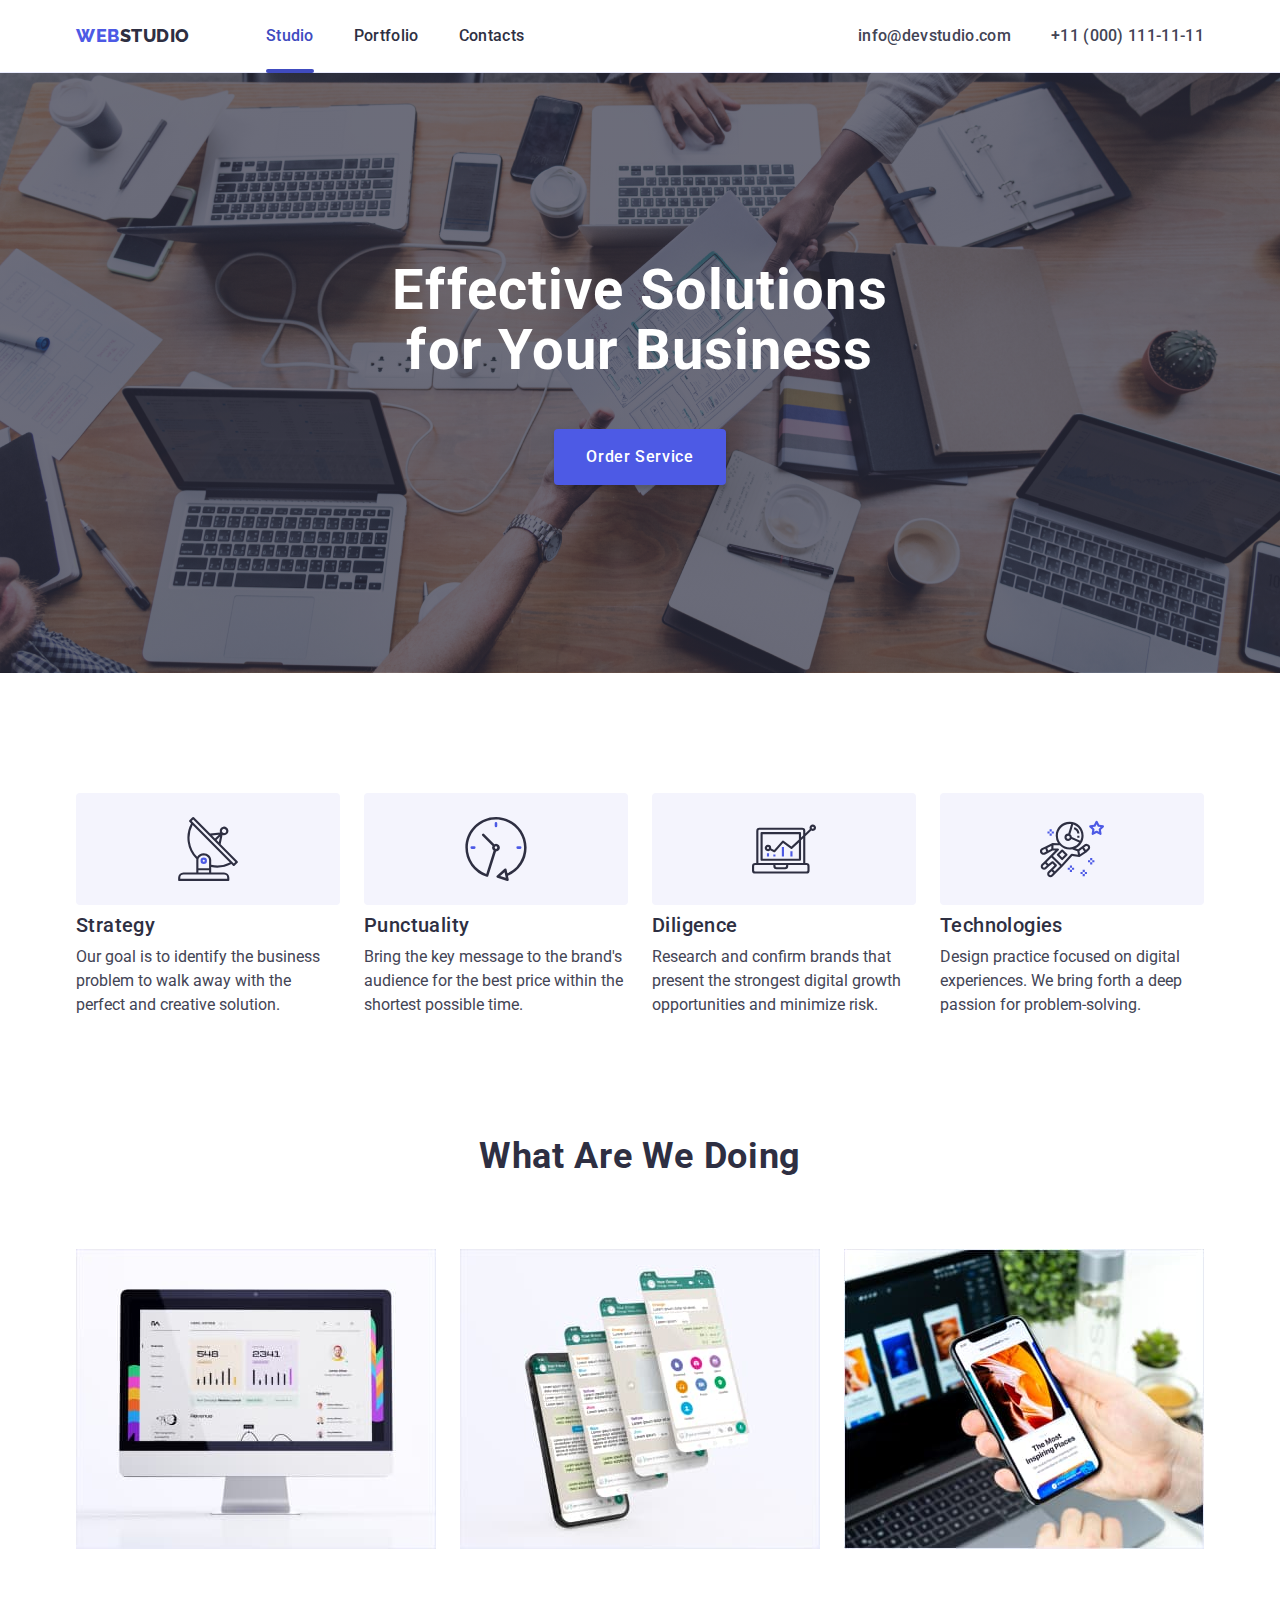
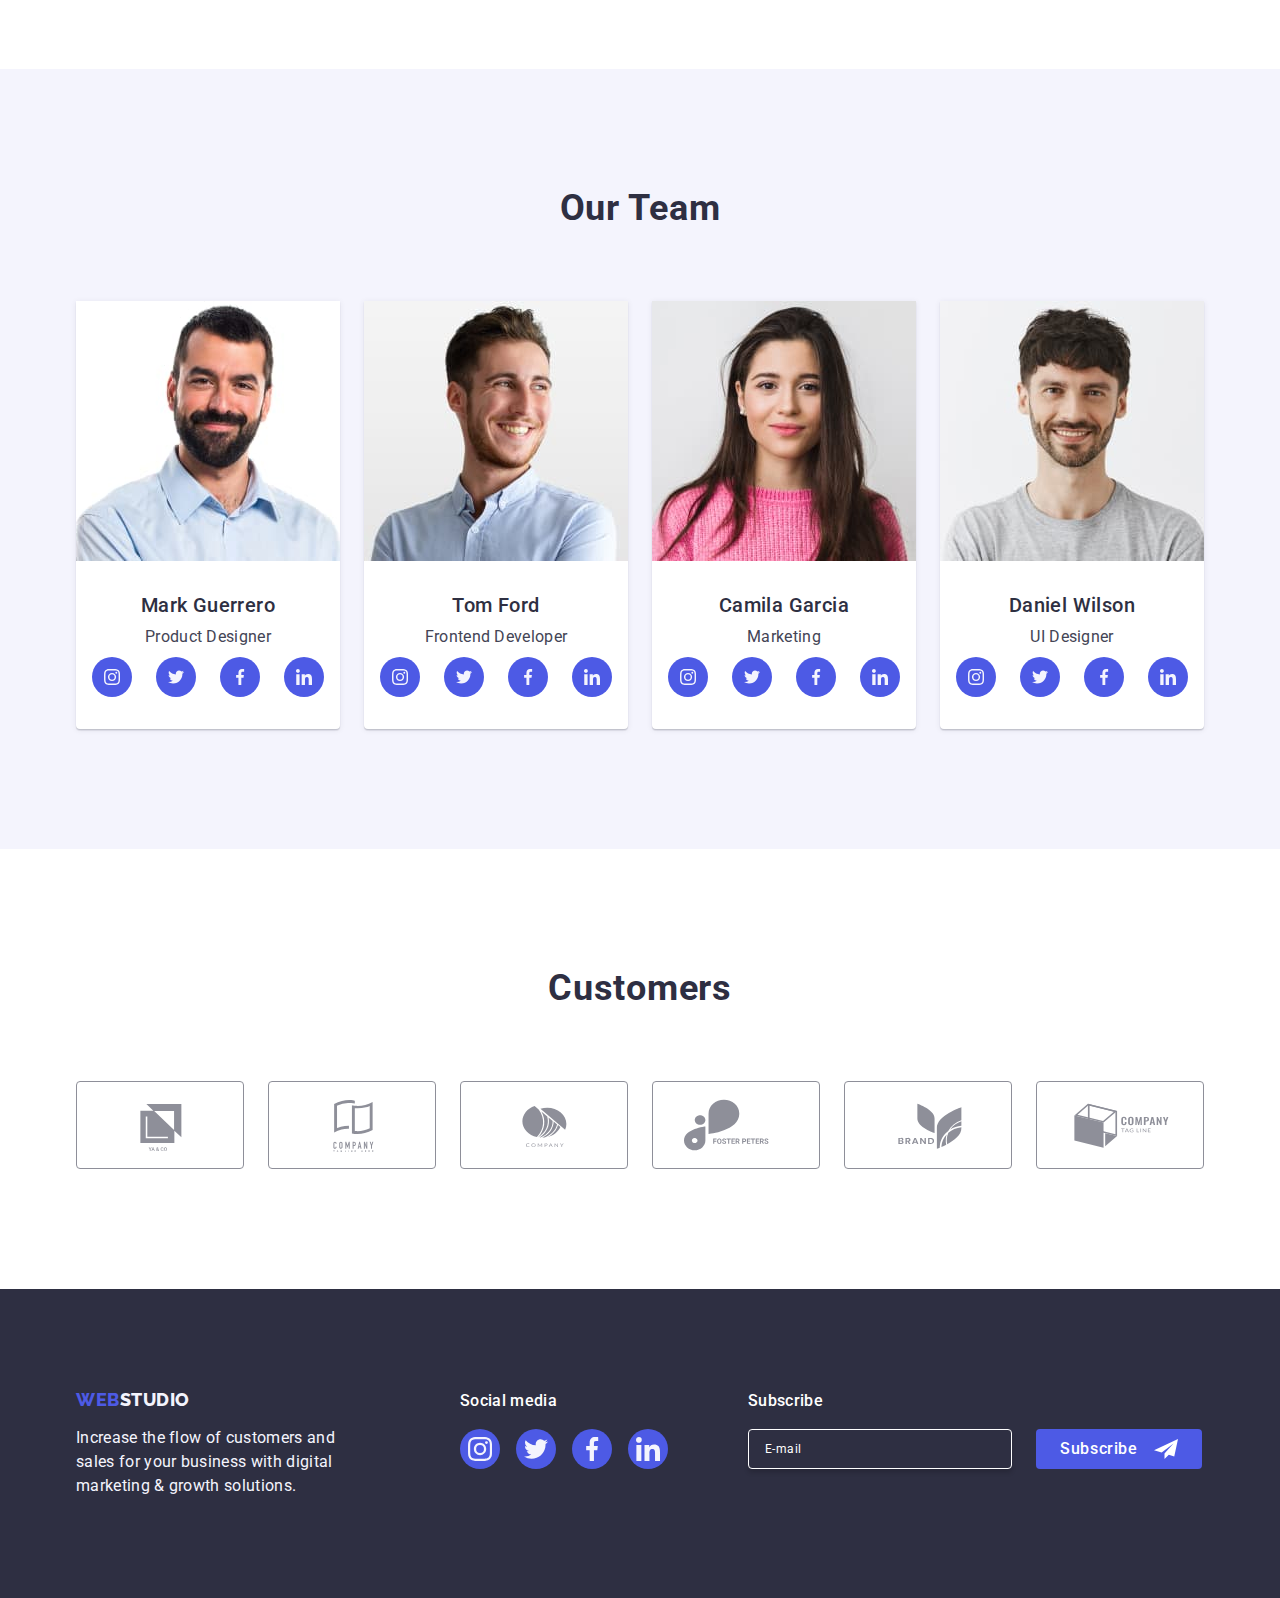
==== commit 17ead193: "fix" ====
--- a/index.html
+++ b/index.html
@@ -609,14 +609,14 @@
             </li>
           </ul>
         </div>
-        <div>
+        <div class="footer-container-subscribe">
           <p class="social-media-title">Subscribe</p>
           <form class="subscribe-form">
             <label class="subscribe-form-label">
               <input
                 class="subscribe-form-input"
                 type="email"
-                name="subscribe_email"
+                name="subscribe-email"
                 placeholder="E-mail"
               />
             </label>
@@ -642,78 +642,88 @@
         </p>
 
         <form class="modal-form" name="reviews-form">
-          <label class="modal-form-label">Name</label>
-          <div class="modal-form-field">
-            <input
-              class="modal-form-input"
-              type="text"
-              name="user-name"
-              required
-            />
-            <svg class="modal-form-icon" width="18" height="24">
-              <use href="./images/icons.svg#icon-user"></use>
-            </svg>
+          <div class="modal-field">
+            <label class="modal-form-label">Name</label>
+            <div class="modal-form-field">
+              <input
+                class="modal-form-input"
+                type="text"
+                name="user-name"
+                required
+              />
+              <svg class="modal-form-icon" width="18" height="24">
+                <use href="./images/icons.svg#icon-user"></use>
+              </svg>
+            </div>
           </div>
 
-          <label class="modal-form-label">Phone</label>
-          <div class="modal-form-field">
-            <input
-              class="modal-form-input"
-              type="tel"
-              name="user-phone"
-              required
-            />
-            <svg class="modal-form-icon" width="18" height="24">
-              <use href="./images/icons.svg#icon-phone"></use>
-            </svg>
+          <div class="modal-field">
+            <label class="modal-form-label">Phone</label>
+            <div class="modal-form-field">
+              <input
+                class="modal-form-input"
+                type="tel"
+                name="user-phone"
+                required
+              />
+              <svg class="modal-form-icon" width="18" height="24">
+                <use href="./images/icons.svg#icon-phone"></use>
+              </svg>
+            </div>
           </div>
 
-          <label class="modal-form-label">Email</label>
-          <div class="modal-form-field">
-            <input
-              class="modal-form-input"
-              type="email"
-              name="user-email"
-              required
-            />
-            <svg class="modal-form-icon" width="18" height="24">
-              <use href="./images/icons.svg#icon-email"></use>
-            </svg>
+          <div class="modal-field">
+            <label class="modal-form-label">Email</label>
+            <div class="modal-form-field">
+              <input
+                class="modal-form-input"
+                type="email"
+                name="user-email"
+                required
+              />
+              <svg class="modal-form-icon" width="18" height="24">
+                <use href="./images/icons.svg#icon-email"></use>
+              </svg>
+            </div>
           </div>
 
-          <label class="modal-form-label">Comment</label>
-          <textarea
-            class="modal-form-comment"
-            name="user-comment"
-            placeholder="Text input"
-            rows="4"
-            minlength="7"
-          ></textarea>
+          <div class="modal-field">
+            <label class="modal-form-label">Comment</label>
+            <textarea
+              class="modal-form-comment"
+              name="user-comment"
+              placeholder="Text input"
+              rows="4"
+              minlength="7"
+            ></textarea>
+          </div>
 
-          <label class="modal-form-agreement">
-            <input
-              class="visually-hidden"
-              type="checkbox"
-              name="user-agreement"
-            />
+          <div class="modal-field">
+            <label class="modal-form-agreement">
+              <input
+                class="visually-hidden"
+                type="checkbox"
+                name="user-agreement"
+              />
 
-            <span class="modal-form-checkbox">
-              <svg class="modal-form-checkbox-icon" width="10" height="8">
-                <use href="./images/icons.svg#icon-check"></use>
-              </svg>
-            </span>
-            <span class="modal-form-agreement-desc">
-              I accept the terms and conditions of the
-              <a
-                class="modal-form-agreement-link"
-                href=""
-                target="_blank"
-                rel="noopener noreferrer"
-              >
-                Privacy Policy
-              </a>
-            </span>
-          </label>
+              <span class="modal-form-checkbox">
+                <svg class="modal-form-checkbox-icon" width="10" height="8">
+                  <use href="./images/icons.svg#icon-check"></use>
+                </svg>
+              </span>
+              <span class="modal-form-agreement-desc">
+                I accept the terms and conditions of the
+                <a
+                  class="modal-form-agreement-link"
+                  href=""
+                  target="_blank"
+                  rel="noopener noreferrer"
+                >
+                  Privacy Policy
+                </a>
+              </span>
+            </label>
+          </div>
 
           <button class="first-container-btn btn" type="submit">Send</button>
         </form>
--- a/css/styles.css
+++ b/css/styles.css
@@ -283,7 +283,7 @@
 
   width: 408px;
   min-height: 584px;
-  padding: 24px;
+  padding: 72px 24px 24px 24px;
 
   border-radius: 4px;
   background-color: var(--modal-bg-color);
@@ -338,8 +338,11 @@
   font-weight: 500;
   line-height: 1.5;
   letter-spacing: 0.02em;
-  margin-top: 48px;
   margin-bottom: 16px;
+}
+
+.modal-field {
+  margin-bottom: 8px;
 }
 
 .modal-form-label {
@@ -354,7 +357,6 @@
 
 .modal-form-field {
   position: relative;
-  margin-bottom: 8px;
 }
 
 .modal-form-input {
@@ -451,7 +453,8 @@
   fill: var(--cloud-color);
   opacity: 0;
   transform: scale(0.2);
-  transition: fill var(--trns-fast), opacity var(--trns-fast),
+  transition: fill 250ms cubic-bezier(0.4, 0, 0.2, 1),
+    opacity 250ms cubic-bezier(0.4, 0, 0.2, 1),
     transform cubic-bezier(0.68, -0.55, 0.27, 1.55) 300ms;
 }
 
@@ -751,8 +754,8 @@
   padding: 7px 16px;
   color: var(--white-color);
   font-size: 12px;
-  line-height: 2;
-  letter-spacing: 0.03em;
+  line-height: 1.5;
+  letter-spacing: 0.04em;
   background-color: transparent;
 
   border-radius: 4px;
@@ -772,8 +775,8 @@
   padding: 8px 24px;
   justify-content: center;
   align-items: center;
-  gap: 16px;
-
+
+  min-width: 165px;
   color: var(--white-color);
   text-align: center;
   line-height: 1.5;
@@ -794,6 +797,7 @@
 
 .subscribe-form-icon {
   fill: var(--white-color);
+  margin-left: 16px;
 }
 
 .social-media-title {
@@ -847,8 +851,6 @@
   letter-spacing: 0.04em;
   padding: 12px 24px;
   border-radius: 4px;
-  box-shadow: 0px 2px 2px 0px rgba(0, 0, 0, 0.12),
-    0px 2px 1px 0px rgba(0, 0, 0, 0.08), 0px 3px 1px 0px rgba(0, 0, 0, 0.1);
   transition: color 250ms cubic-bezier(0.4, 0, 0.2, 1),
     background-color 250ms cubic-bezier(0.4, 0, 0.2, 1),
     border-color 250ms cubic-bezier(0.4, 0, 0.2, 1),
@@ -860,6 +862,8 @@
   background-color: var(--active-bg-color);
   color: var(--white-color);
   border: 1px solid transparent;
+  box-shadow: 0px 2px 2px 0px rgba(0, 0, 0, 0.12),
+    0px 2px 1px 0px rgba(0, 0, 0, 0.08), 0px 3px 1px 0px rgba(0, 0, 0, 0.1);
 }
 
 .cards-container-list {
